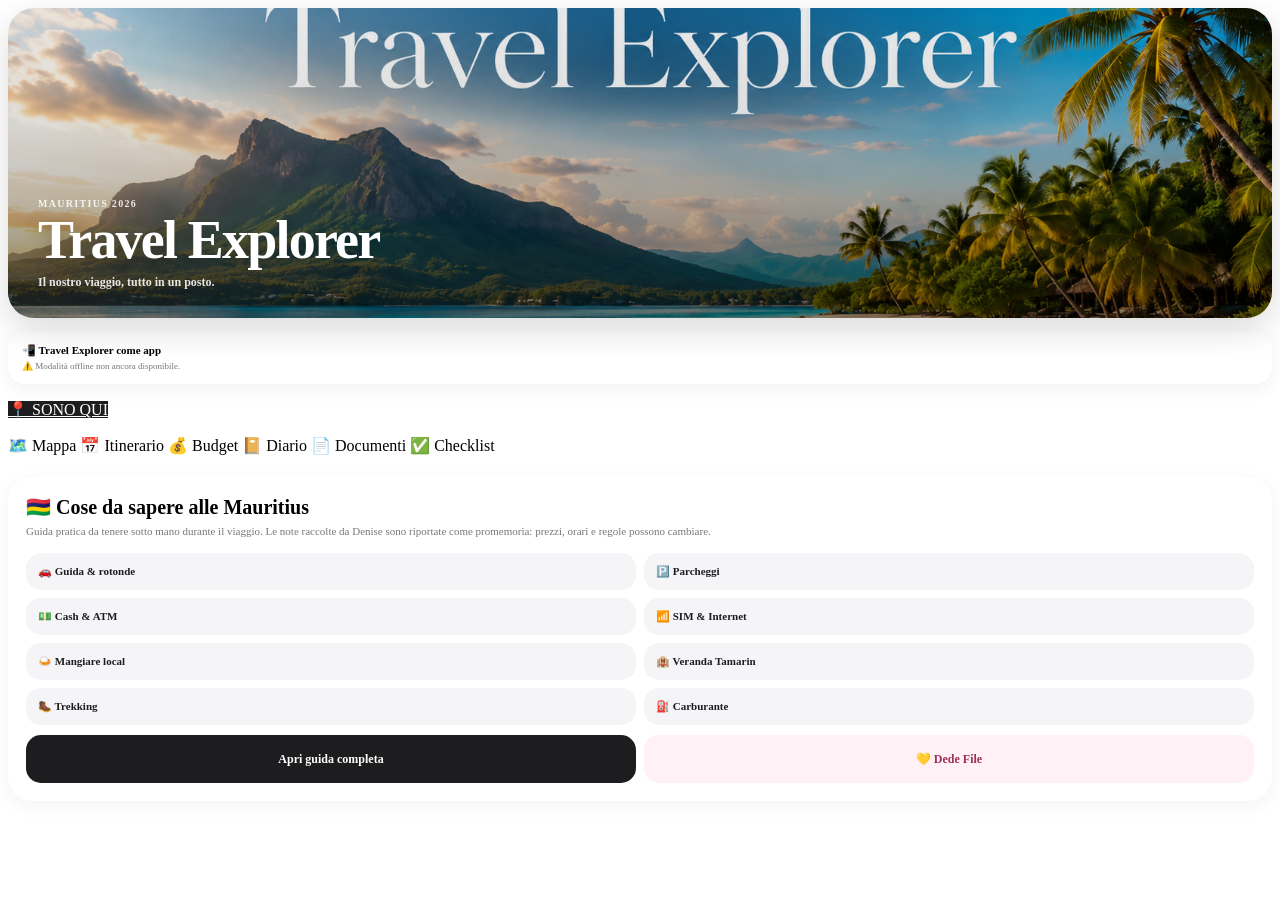
==== index.html @ da5f197c "Add files via upload Upload Travel Explorer PWA" ====
<!DOCTYPE html>
<html lang="it">
<head>
    <meta charset="UTF-8">
    <meta name="viewport" content="width=device-width, initial-scale=1.0, viewport-fit=cover">
    <title>Travel Explorer</title>

    <meta name="theme-color" content="#0c6ea8">
    <meta name="apple-mobile-web-app-capable" content="yes">
    <meta name="apple-mobile-web-app-status-bar-style" content="black-translucent">
    <meta name="apple-mobile-web-app-title" content="Travel Explorer">

    <link rel="manifest" href="manifest.json">
    <link rel="apple-touch-icon" href="icons/apple-touch-icon.png">
    <link rel="icon" type="image/png" sizes="64x64" href="icons/favicon-64.png">
    <link rel="stylesheet" href="style.css">

    <style>
        .quick-here {
            grid-column: 1 / -1;
            min-height: 92px;
            background: #1d1d1f;
            color: white;
        }

        .quick-here span {
            color: white;
        }

        .quick-here small {
            display: block;
            margin-top: 5px;
            color: rgba(255,255,255,.65);
            font-size: 11px;
            font-weight: 500;
        }

        .module-card {
            text-decoration: none;
            color: inherit;
        }

        .home-guide {
            margin-top: 22px;
            padding: 18px;
            border-radius: 24px;
            background: white;
            box-shadow: 0 5px 20px rgba(0,0,0,.05);
        }

        .home-guide h3 {
            margin: 0 0 5px;
            font-size: 20px;
        }

        .home-guide > p {
            margin: 0 0 13px;
            color: #77777c;
            font-size: 11px;
            line-height: 1.45;
        }

        .guide-grid {
            display: grid;
            grid-template-columns: 1fr 1fr;
            gap: 8px;
        }

        .guide-chip {
            display: block;
            padding: 12px;
            border-radius: 15px;
            background: #f5f5f7;
            color: #1d1d1f;
            text-decoration: none;
            font-size: 11px;
            font-weight: 750;
        }

        .guide-footer {
            display: grid;
            grid-template-columns: 1fr 1fr;
            gap: 8px;
            margin-top: 10px;
        }

        .guide-button {
            display: flex;
            align-items: center;
            justify-content: center;
            min-height: 48px;
            border-radius: 15px;
            text-decoration: none;
            font-size: 12px;
            font-weight: 800;
        }

        .guide-button.primary {
            background: #1d1d1f;
            color: white;
        }

        .guide-button.dede {
            background: #fff1f5;
            color: #9d3157;
        }
    
        .home-hero {
            position: relative;
            width: 100%;
            min-height: 245px;
            margin-bottom: 18px;
            border-radius: 26px;
            overflow: hidden;
            background-image: url("assets/mauritius-hero.png");
            background-size: cover;
            background-position: center 54%;
            box-shadow: 0 12px 34px rgba(0,0,0,.14);
        }

        .home-hero-overlay {
            position: absolute;
            inset: 0;
            background:
                linear-gradient(
                    180deg,
                    rgba(0,0,0,.08) 0%,
                    rgba(0,0,0,.12) 38%,
                    rgba(0,0,0,.48) 100%
                );
        }

        .home-hero-content {
            position: absolute;
            left: 22px;
            right: 22px;
            bottom: 22px;
            z-index: 2;
            color: white;
        }

        .home-hero-kicker {
            margin-bottom: 5px;
            font-size: 10px;
            font-weight: 800;
            letter-spacing: 1.3px;
            opacity: .86;
        }

        .home-hero h1 {
            margin: 0;
            color: white;
            font-size: clamp(34px, 9vw, 54px);
            line-height: .98;
            letter-spacing: -1.8px;
            text-shadow: 0 2px 16px rgba(0,0,0,.28);
        }

        .home-hero p {
            margin: 8px 0 0;
            color: rgba(255,255,255,.88);
            font-size: 12px;
            font-weight: 600;
        }

        @media (min-width: 650px) {
            .home-hero {
                min-height: 310px;
            }

            .home-hero-content {
                left: 30px;
                bottom: 28px;
            }
        }

    
        .pwa-install-card {
            display: flex;
            align-items: center;
            justify-content: space-between;
            gap: 12px;
            margin: -4px 0 16px;
            padding: 12px 14px;
            border-radius: 17px;
            background: rgba(255,255,255,.95);
            box-shadow: 0 5px 18px rgba(0,0,0,.06);
        }

        .pwa-install-copy {
            min-width: 0;
        }

        .pwa-install-copy strong {
            display: block;
            margin-bottom: 3px;
            font-size: 11px;
        }

        #pwa-install-status {
            display: block;
            color: #77777c;
            font-size: 9px;
            line-height: 1.35;
        }

        .pwa-install-button {
            flex: 0 0 auto;
            min-height: 38px;
            padding: 0 11px;
            border: 0;
            border-radius: 12px;
            background: #1d1d1f;
            color: white;
            font-size: 10px;
            font-weight: 800;
            cursor: pointer;
        }

        .pwa-install-button[hidden] {
            display: none;
        }

        @media (display-mode: standalone) {
            .pwa-install-card {
                display: none;
            }
        }

    </style>
</head>

<body>

<div class="app">

    <section class="home-hero">
        <div class="home-hero-overlay"></div>

        <div class="home-hero-content">
            <div class="home-hero-kicker">MAURITIUS 2026</div>
            <h1>Travel Explorer</h1>
            <p>Il nostro viaggio, tutto in un posto.</p>
        </div>
    </section>

    <section class="pwa-install-card">
        <div class="pwa-install-copy">
            <strong>📲 Travel Explorer come app</strong>
            <span id="pwa-install-status">Preparazione installazione…</span>
        </div>

        <button
            id="install-app-button"
            class="pwa-install-button"
            type="button"
            hidden
        >
            Installa
        </button>
    </section>

    <div class="menu">

        <a href="here.html" class="card quick-here">
            📍
            <span>SONO QUI</span>
            <small>Cosa vale la pena fare intorno a me?</small>
        </a>

        <a href="map.html" class="card module-card">
            🗺️
            <span>Mappa</span>
        </a>

        <a href="itinerary.html" class="card module-card">
            📅
            <span>Itinerario</span>
        </a>

        <a href="budget.html" class="card module-card">
            💰
            <span>Budget</span>
        </a>

        <a href="diary.html" class="card module-card">
            📔
            <span>Diario</span>
        </a>

        <a href="documents.html" class="card module-card">
            📄
            <span>Documenti</span>
        </a>

        <a href="checklist.html" class="card module-card">
            ✅
            <span>Checklist</span>
        </a>

    </div>

    <section class="home-guide">
        <h3>🇲🇺 Cose da sapere alle Mauritius</h3>
        <p>
            Guida pratica da tenere sotto mano durante il viaggio.
            Le note raccolte da Denise sono riportate come promemoria: prezzi, orari e regole possono cambiare.
        </p>

        <div class="guide-grid">
            <a href="mauritius-info.html#guida" class="guide-chip">🚗 Guida & rotonde</a>
            <a href="mauritius-info.html#parcheggi" class="guide-chip">🅿️ Parcheggi</a>
            <a href="mauritius-info.html#cash" class="guide-chip">💵 Cash & ATM</a>
            <a href="mauritius-info.html#sim" class="guide-chip">📶 SIM & Internet</a>
            <a href="mauritius-info.html#food" class="guide-chip">🍛 Mangiare local</a>
            <a href="mauritius-info.html#hotel" class="guide-chip">🏨 Veranda Tamarin</a>
            <a href="mauritius-info.html#trekking" class="guide-chip">🥾 Trekking</a>
            <a href="mauritius-info.html#carburante" class="guide-chip">⛽ Carburante</a>
        </div>

        <div class="guide-footer">
            <a href="mauritius-info.html" class="guide-button primary">
                Apri guida completa
            </a>

            <a href="dede.html" class="guide-button dede">
                💛 Dede File
            </a>
        </div>
    </section>

</div>

    <script src="pwa-register.js"></script>
</body>
</html>
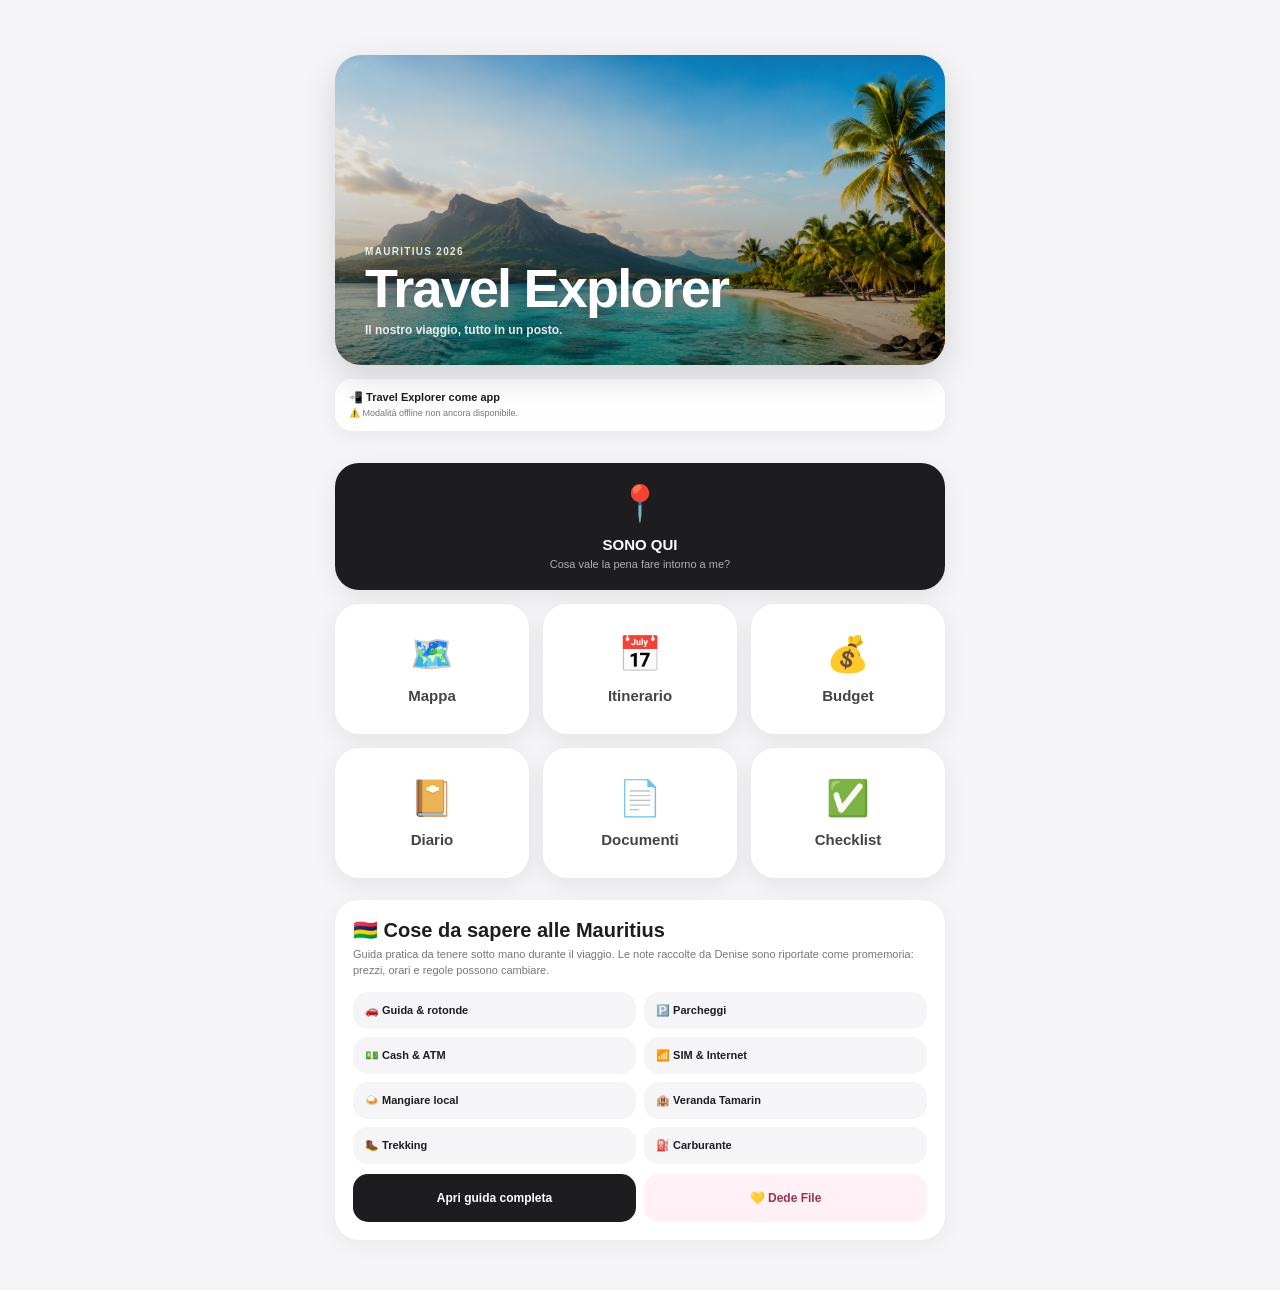
==== commit 943c4488: "Add files via upload" ====
--- a/index.html
+++ b/index.html
@@ -1,336 +1,336 @@
-<!DOCTYPE html>
-<html lang="it">
-<head>
-    <meta charset="UTF-8">
-    <meta name="viewport" content="width=device-width, initial-scale=1.0, viewport-fit=cover">
-    <title>Travel Explorer</title>
-
-    <meta name="theme-color" content="#0c6ea8">
-    <meta name="apple-mobile-web-app-capable" content="yes">
-    <meta name="apple-mobile-web-app-status-bar-style" content="black-translucent">
-    <meta name="apple-mobile-web-app-title" content="Travel Explorer">
-
-    <link rel="manifest" href="manifest.json">
-    <link rel="apple-touch-icon" href="icons/apple-touch-icon.png">
-    <link rel="icon" type="image/png" sizes="64x64" href="icons/favicon-64.png">
-    <link rel="stylesheet" href="style.css">
-
-    <style>
-        .quick-here {
-            grid-column: 1 / -1;
-            min-height: 92px;
-            background: #1d1d1f;
-            color: white;
-        }
-
-        .quick-here span {
-            color: white;
-        }
-
-        .quick-here small {
-            display: block;
-            margin-top: 5px;
-            color: rgba(255,255,255,.65);
-            font-size: 11px;
-            font-weight: 500;
-        }
-
-        .module-card {
-            text-decoration: none;
-            color: inherit;
-        }
-
-        .home-guide {
-            margin-top: 22px;
-            padding: 18px;
-            border-radius: 24px;
-            background: white;
-            box-shadow: 0 5px 20px rgba(0,0,0,.05);
-        }
-
-        .home-guide h3 {
-            margin: 0 0 5px;
-            font-size: 20px;
-        }
-
-        .home-guide > p {
-            margin: 0 0 13px;
-            color: #77777c;
-            font-size: 11px;
-            line-height: 1.45;
-        }
-
-        .guide-grid {
-            display: grid;
-            grid-template-columns: 1fr 1fr;
-            gap: 8px;
-        }
-
-        .guide-chip {
-            display: block;
-            padding: 12px;
-            border-radius: 15px;
-            background: #f5f5f7;
-            color: #1d1d1f;
-            text-decoration: none;
-            font-size: 11px;
-            font-weight: 750;
-        }
-
-        .guide-footer {
-            display: grid;
-            grid-template-columns: 1fr 1fr;
-            gap: 8px;
-            margin-top: 10px;
-        }
-
-        .guide-button {
-            display: flex;
-            align-items: center;
-            justify-content: center;
-            min-height: 48px;
-            border-radius: 15px;
-            text-decoration: none;
-            font-size: 12px;
-            font-weight: 800;
-        }
-
-        .guide-button.primary {
-            background: #1d1d1f;
-            color: white;
-        }
-
-        .guide-button.dede {
-            background: #fff1f5;
-            color: #9d3157;
-        }
-    
-        .home-hero {
-            position: relative;
-            width: 100%;
-            min-height: 245px;
-            margin-bottom: 18px;
-            border-radius: 26px;
-            overflow: hidden;
-            background-image: url("assets/mauritius-hero.png");
-            background-size: cover;
-            background-position: center 54%;
-            box-shadow: 0 12px 34px rgba(0,0,0,.14);
-        }
-
-        .home-hero-overlay {
-            position: absolute;
-            inset: 0;
-            background:
-                linear-gradient(
-                    180deg,
-                    rgba(0,0,0,.08) 0%,
-                    rgba(0,0,0,.12) 38%,
-                    rgba(0,0,0,.48) 100%
-                );
-        }
-
-        .home-hero-content {
-            position: absolute;
-            left: 22px;
-            right: 22px;
-            bottom: 22px;
-            z-index: 2;
-            color: white;
-        }
-
-        .home-hero-kicker {
-            margin-bottom: 5px;
-            font-size: 10px;
-            font-weight: 800;
-            letter-spacing: 1.3px;
-            opacity: .86;
-        }
-
-        .home-hero h1 {
-            margin: 0;
-            color: white;
-            font-size: clamp(34px, 9vw, 54px);
-            line-height: .98;
-            letter-spacing: -1.8px;
-            text-shadow: 0 2px 16px rgba(0,0,0,.28);
-        }
-
-        .home-hero p {
-            margin: 8px 0 0;
-            color: rgba(255,255,255,.88);
-            font-size: 12px;
-            font-weight: 600;
-        }
-
-        @media (min-width: 650px) {
-            .home-hero {
-                min-height: 310px;
-            }
-
-            .home-hero-content {
-                left: 30px;
-                bottom: 28px;
-            }
-        }
-
-    
-        .pwa-install-card {
-            display: flex;
-            align-items: center;
-            justify-content: space-between;
-            gap: 12px;
-            margin: -4px 0 16px;
-            padding: 12px 14px;
-            border-radius: 17px;
-            background: rgba(255,255,255,.95);
-            box-shadow: 0 5px 18px rgba(0,0,0,.06);
-        }
-
-        .pwa-install-copy {
-            min-width: 0;
-        }
-
-        .pwa-install-copy strong {
-            display: block;
-            margin-bottom: 3px;
-            font-size: 11px;
-        }
-
-        #pwa-install-status {
-            display: block;
-            color: #77777c;
-            font-size: 9px;
-            line-height: 1.35;
-        }
-
-        .pwa-install-button {
-            flex: 0 0 auto;
-            min-height: 38px;
-            padding: 0 11px;
-            border: 0;
-            border-radius: 12px;
-            background: #1d1d1f;
-            color: white;
-            font-size: 10px;
-            font-weight: 800;
-            cursor: pointer;
-        }
-
-        .pwa-install-button[hidden] {
-            display: none;
-        }
-
-        @media (display-mode: standalone) {
-            .pwa-install-card {
-                display: none;
-            }
-        }
-
-    </style>
-</head>
-
-<body>
-
-<div class="app">
-
-    <section class="home-hero">
-        <div class="home-hero-overlay"></div>
-
-        <div class="home-hero-content">
-            <div class="home-hero-kicker">MAURITIUS 2026</div>
-            <h1>Travel Explorer</h1>
-            <p>Il nostro viaggio, tutto in un posto.</p>
-        </div>
-    </section>
-
-    <section class="pwa-install-card">
-        <div class="pwa-install-copy">
-            <strong>📲 Travel Explorer come app</strong>
-            <span id="pwa-install-status">Preparazione installazione…</span>
-        </div>
-
-        <button
-            id="install-app-button"
-            class="pwa-install-button"
-            type="button"
-            hidden
-        >
-            Installa
-        </button>
-    </section>
-
-    <div class="menu">
-
-        <a href="here.html" class="card quick-here">
-            📍
-            <span>SONO QUI</span>
-            <small>Cosa vale la pena fare intorno a me?</small>
-        </a>
-
-        <a href="map.html" class="card module-card">
-            🗺️
-            <span>Mappa</span>
-        </a>
-
-        <a href="itinerary.html" class="card module-card">
-            📅
-            <span>Itinerario</span>
-        </a>
-
-        <a href="budget.html" class="card module-card">
-            💰
-            <span>Budget</span>
-        </a>
-
-        <a href="diary.html" class="card module-card">
-            📔
-            <span>Diario</span>
-        </a>
-
-        <a href="documents.html" class="card module-card">
-            📄
-            <span>Documenti</span>
-        </a>
-
-        <a href="checklist.html" class="card module-card">
-            ✅
-            <span>Checklist</span>
-        </a>
-
-    </div>
-
-    <section class="home-guide">
-        <h3>🇲🇺 Cose da sapere alle Mauritius</h3>
-        <p>
-            Guida pratica da tenere sotto mano durante il viaggio.
-            Le note raccolte da Denise sono riportate come promemoria: prezzi, orari e regole possono cambiare.
-        </p>
-
-        <div class="guide-grid">
-            <a href="mauritius-info.html#guida" class="guide-chip">🚗 Guida & rotonde</a>
-            <a href="mauritius-info.html#parcheggi" class="guide-chip">🅿️ Parcheggi</a>
-            <a href="mauritius-info.html#cash" class="guide-chip">💵 Cash & ATM</a>
-            <a href="mauritius-info.html#sim" class="guide-chip">📶 SIM & Internet</a>
-            <a href="mauritius-info.html#food" class="guide-chip">🍛 Mangiare local</a>
-            <a href="mauritius-info.html#hotel" class="guide-chip">🏨 Veranda Tamarin</a>
-            <a href="mauritius-info.html#trekking" class="guide-chip">🥾 Trekking</a>
-            <a href="mauritius-info.html#carburante" class="guide-chip">⛽ Carburante</a>
-        </div>
-
-        <div class="guide-footer">
-            <a href="mauritius-info.html" class="guide-button primary">
-                Apri guida completa
-            </a>
-
-            <a href="dede.html" class="guide-button dede">
-                💛 Dede File
-            </a>
-        </div>
-    </section>
-
-</div>
-
-    <script src="pwa-register.js"></script>
-</body>
-</html>
+<!DOCTYPE html>
+<html lang="it">
+<head>
+    <meta charset="UTF-8">
+    <meta name="viewport" content="width=device-width, initial-scale=1.0, viewport-fit=cover">
+    <title>Travel Explorer</title>
+
+    <meta name="theme-color" content="#0c6ea8">
+    <meta name="apple-mobile-web-app-capable" content="yes">
+    <meta name="apple-mobile-web-app-status-bar-style" content="black-translucent">
+    <meta name="apple-mobile-web-app-title" content="Travel Explorer">
+
+    <link rel="manifest" href="manifest.json">
+    <link rel="apple-touch-icon" href="icons/apple-touch-icon.png">
+    <link rel="icon" type="image/png" sizes="64x64" href="icons/favicon-64.png">
+    <link rel="stylesheet" href="style.css">
+
+    <style>
+        .quick-here {
+            grid-column: 1 / -1;
+            min-height: 92px;
+            background: #1d1d1f;
+            color: white;
+        }
+
+        .quick-here span {
+            color: white;
+        }
+
+        .quick-here small {
+            display: block;
+            margin-top: 5px;
+            color: rgba(255,255,255,.65);
+            font-size: 11px;
+            font-weight: 500;
+        }
+
+        .module-card {
+            text-decoration: none;
+            color: inherit;
+        }
+
+        .home-guide {
+            margin-top: 22px;
+            padding: 18px;
+            border-radius: 24px;
+            background: white;
+            box-shadow: 0 5px 20px rgba(0,0,0,.05);
+        }
+
+        .home-guide h3 {
+            margin: 0 0 5px;
+            font-size: 20px;
+        }
+
+        .home-guide > p {
+            margin: 0 0 13px;
+            color: #77777c;
+            font-size: 11px;
+            line-height: 1.45;
+        }
+
+        .guide-grid {
+            display: grid;
+            grid-template-columns: 1fr 1fr;
+            gap: 8px;
+        }
+
+        .guide-chip {
+            display: block;
+            padding: 12px;
+            border-radius: 15px;
+            background: #f5f5f7;
+            color: #1d1d1f;
+            text-decoration: none;
+            font-size: 11px;
+            font-weight: 750;
+        }
+
+        .guide-footer {
+            display: grid;
+            grid-template-columns: 1fr 1fr;
+            gap: 8px;
+            margin-top: 10px;
+        }
+
+        .guide-button {
+            display: flex;
+            align-items: center;
+            justify-content: center;
+            min-height: 48px;
+            border-radius: 15px;
+            text-decoration: none;
+            font-size: 12px;
+            font-weight: 800;
+        }
+
+        .guide-button.primary {
+            background: #1d1d1f;
+            color: white;
+        }
+
+        .guide-button.dede {
+            background: #fff1f5;
+            color: #9d3157;
+        }
+    
+        .home-hero {
+            position: relative;
+            width: 100%;
+            min-height: 245px;
+            margin-bottom: 18px;
+            border-radius: 26px;
+            overflow: hidden;
+            background-image: url("assets/mauritius-hero.png");
+            background-size: cover;
+            background-position: center 54%;
+            box-shadow: 0 12px 34px rgba(0,0,0,.14);
+        }
+
+        .home-hero-overlay {
+            position: absolute;
+            inset: 0;
+            background:
+                linear-gradient(
+                    180deg,
+                    rgba(0,0,0,.08) 0%,
+                    rgba(0,0,0,.12) 38%,
+                    rgba(0,0,0,.48) 100%
+                );
+        }
+
+        .home-hero-content {
+            position: absolute;
+            left: 22px;
+            right: 22px;
+            bottom: 22px;
+            z-index: 2;
+            color: white;
+        }
+
+        .home-hero-kicker {
+            margin-bottom: 5px;
+            font-size: 10px;
+            font-weight: 800;
+            letter-spacing: 1.3px;
+            opacity: .86;
+        }
+
+        .home-hero h1 {
+            margin: 0;
+            color: white;
+            font-size: clamp(34px, 9vw, 54px);
+            line-height: .98;
+            letter-spacing: -1.8px;
+            text-shadow: 0 2px 16px rgba(0,0,0,.28);
+        }
+
+        .home-hero p {
+            margin: 8px 0 0;
+            color: rgba(255,255,255,.88);
+            font-size: 12px;
+            font-weight: 600;
+        }
+
+        @media (min-width: 650px) {
+            .home-hero {
+                min-height: 310px;
+            }
+
+            .home-hero-content {
+                left: 30px;
+                bottom: 28px;
+            }
+        }
+
+    
+        .pwa-install-card {
+            display: flex;
+            align-items: center;
+            justify-content: space-between;
+            gap: 12px;
+            margin: -4px 0 16px;
+            padding: 12px 14px;
+            border-radius: 17px;
+            background: rgba(255,255,255,.95);
+            box-shadow: 0 5px 18px rgba(0,0,0,.06);
+        }
+
+        .pwa-install-copy {
+            min-width: 0;
+        }
+
+        .pwa-install-copy strong {
+            display: block;
+            margin-bottom: 3px;
+            font-size: 11px;
+        }
+
+        #pwa-install-status {
+            display: block;
+            color: #77777c;
+            font-size: 9px;
+            line-height: 1.35;
+        }
+
+        .pwa-install-button {
+            flex: 0 0 auto;
+            min-height: 38px;
+            padding: 0 11px;
+            border: 0;
+            border-radius: 12px;
+            background: #1d1d1f;
+            color: white;
+            font-size: 10px;
+            font-weight: 800;
+            cursor: pointer;
+        }
+
+        .pwa-install-button[hidden] {
+            display: none;
+        }
+
+        @media (display-mode: standalone) {
+            .pwa-install-card {
+                display: none;
+            }
+        }
+
+    </style>
+</head>
+
+<body>
+
+<div class="app">
+
+    <section class="home-hero">
+        <div class="home-hero-overlay"></div>
+
+        <div class="home-hero-content">
+            <div class="home-hero-kicker">MAURITIUS 2026</div>
+            <h1>Travel Explorer</h1>
+            <p>Il nostro viaggio, tutto in un posto.</p>
+        </div>
+    </section>
+
+    <section class="pwa-install-card">
+        <div class="pwa-install-copy">
+            <strong>📲 Travel Explorer come app</strong>
+            <span id="pwa-install-status">Preparazione installazione…</span>
+        </div>
+
+        <button
+            id="install-app-button"
+            class="pwa-install-button"
+            type="button"
+            hidden
+        >
+            Installa
+        </button>
+    </section>
+
+    <div class="menu">
+
+        <a href="here.html" class="card quick-here">
+            📍
+            <span>SONO QUI</span>
+            <small>Cosa vale la pena fare intorno a me?</small>
+        </a>
+
+        <a href="map.html" class="card module-card">
+            🗺️
+            <span>Mappa</span>
+        </a>
+
+        <a href="itinerary.html" class="card module-card">
+            📅
+            <span>Itinerario</span>
+        </a>
+
+        <a href="budget.html" class="card module-card">
+            💰
+            <span>Budget</span>
+        </a>
+
+        <a href="diary.html" class="card module-card">
+            📔
+            <span>Diario</span>
+        </a>
+
+        <a href="documents.html" class="card module-card">
+            📄
+            <span>Documenti</span>
+        </a>
+
+        <a href="checklist.html" class="card module-card">
+            ✅
+            <span>Checklist</span>
+        </a>
+
+    </div>
+
+    <section class="home-guide">
+        <h3>🇲🇺 Cose da sapere alle Mauritius</h3>
+        <p>
+            Guida pratica da tenere sotto mano durante il viaggio.
+            Le note raccolte da Denise sono riportate come promemoria: prezzi, orari e regole possono cambiare.
+        </p>
+
+        <div class="guide-grid">
+            <a href="mauritius-info.html#guida" class="guide-chip">🚗 Guida & rotonde</a>
+            <a href="mauritius-info.html#parcheggi" class="guide-chip">🅿️ Parcheggi</a>
+            <a href="mauritius-info.html#cash" class="guide-chip">💵 Cash & ATM</a>
+            <a href="mauritius-info.html#sim" class="guide-chip">📶 SIM & Internet</a>
+            <a href="mauritius-info.html#food" class="guide-chip">🍛 Mangiare local</a>
+            <a href="mauritius-info.html#hotel" class="guide-chip">🏨 Veranda Tamarin</a>
+            <a href="mauritius-info.html#trekking" class="guide-chip">🥾 Trekking</a>
+            <a href="mauritius-info.html#carburante" class="guide-chip">⛽ Carburante</a>
+        </div>
+
+        <div class="guide-footer">
+            <a href="mauritius-info.html" class="guide-button primary">
+                Apri guida completa
+            </a>
+
+            <a href="dede.html" class="guide-button dede">
+                💛 Dede File
+            </a>
+        </div>
+    </section>
+
+</div>
+
+    <script src="pwa-register.js"></script>
+</body>
+</html>
--- a/style.css
+++ b/style.css
@@ -0,0 +1,1258 @@
+/* =========================================================
+   TRAVEL EXPLORER
+   STYLE PRINCIPALE
+========================================================= */
+
+
+/* =========================================================
+   RESET
+========================================================= */
+
+* {
+    box-sizing: border-box;
+}
+
+html {
+    margin: 0;
+    padding: 0;
+}
+
+body {
+    margin: 0;
+
+    font-family:
+        -apple-system,
+        BlinkMacSystemFont,
+        "Segoe UI",
+        Roboto,
+        Helvetica,
+        Arial,
+        sans-serif;
+
+    background: #f5f5f7;
+    color: #1d1d1f;
+}
+
+button,
+input,
+select,
+textarea {
+    font-family: inherit;
+}
+
+
+/* =========================================================
+   HOME
+========================================================= */
+
+.app {
+
+    width: 100%;
+    max-width: 460px;
+
+    margin: 0 auto;
+
+    padding:
+        max(35px, env(safe-area-inset-top))
+        20px
+        50px;
+
+}
+
+
+.app h1 {
+
+    margin: 0 0 5px;
+
+    font-size: 34px;
+    line-height: 1.1;
+
+    letter-spacing: -1px;
+
+}
+
+
+.app h2 {
+
+    margin: 7px 0 0;
+
+    font-size: 19px;
+    font-weight: 500;
+
+    color: #8e8e93;
+
+}
+
+
+.menu {
+
+    display: grid;
+
+    grid-template-columns:
+        repeat(2, minmax(0, 1fr));
+
+    gap: 14px;
+
+    margin-top: 32px;
+
+}
+
+
+.card {
+
+    min-height: 130px;
+
+    display: flex;
+    flex-direction: column;
+
+    align-items: center;
+    justify-content: center;
+
+    padding: 20px 14px;
+
+    background: #ffffff;
+
+    border-radius: 24px;
+
+    box-shadow:
+        0 7px 25px
+        rgba(0, 0, 0, 0.07);
+
+    text-decoration: none;
+    color: #1d1d1f;
+
+    text-align: center;
+
+    font-size: 35px;
+
+    cursor: pointer;
+
+    transition:
+        transform 0.18s ease,
+        box-shadow 0.18s ease;
+
+}
+
+
+.card:hover {
+
+    transform: translateY(-3px);
+
+    box-shadow:
+        0 10px 30px
+        rgba(0, 0, 0, 0.10);
+
+}
+
+
+.card span {
+
+    display: block;
+
+    margin-top: 12px;
+
+    color: #444;
+
+    font-size: 15px;
+    font-weight: 650;
+
+}
+
+
+/* =========================================================
+   MAPPA
+========================================================= */
+
+.map-page {
+
+    margin: 0;
+
+    width: 100vw;
+    height: 100vh;
+
+    overflow: hidden;
+
+    background: #eef0f2;
+
+}
+
+
+/* MAPPA LEAFLET */
+
+#map {
+
+    position: absolute;
+
+    top: 0;
+    left: 0;
+
+    width: 100vw;
+    height: 100vh;
+
+    z-index: 1;
+
+}
+
+
+/* =========================================================
+   HEADER MAPPA
+========================================================= */
+
+.map-header {
+
+    position: absolute;
+
+    top: 0;
+    left: 0;
+    right: 0;
+
+    z-index: 1000;
+
+    min-height: 82px;
+
+    display: flex;
+    align-items: center;
+
+    gap: 14px;
+
+    padding:
+        max(10px, env(safe-area-inset-top))
+        16px
+        10px;
+
+    background:
+        rgba(255, 255, 255, 0.93);
+
+    backdrop-filter: blur(22px);
+    -webkit-backdrop-filter: blur(22px);
+
+    border-bottom:
+        1px solid rgba(0, 0, 0, 0.05);
+
+}
+
+
+.back-button {
+
+    flex: 0 0 auto;
+
+    width: 42px;
+    height: 42px;
+
+    display: flex;
+    align-items: center;
+    justify-content: center;
+
+    border-radius: 15px;
+
+    background: #f2f2f7;
+
+    color: #1d1d1f;
+
+    text-decoration: none;
+
+    font-size: 22px;
+
+}
+
+
+.map-header-title {
+
+    font-size: 20px;
+    font-weight: 750;
+
+}
+
+
+.map-header-subtitle {
+
+    margin-top: 2px;
+
+    color: #8e8e93;
+
+    font-size: 12px;
+
+}
+
+
+/* =========================================================
+   FILTRI MAPPA
+========================================================= */
+
+.map-filters {
+
+    position: absolute;
+
+    top: 95px;
+    left: 0;
+    right: 0;
+
+    z-index: 1000;
+
+    display: flex;
+
+    gap: 9px;
+
+    overflow-x: auto;
+
+    padding: 10px 14px 14px;
+
+    scrollbar-width: none;
+
+}
+
+
+.map-filters::-webkit-scrollbar {
+
+    display: none;
+
+}
+
+
+.filter-button {
+
+    flex: 0 0 auto;
+
+    width: auto;
+
+    min-height: 44px;
+
+    padding: 10px 15px;
+
+    border: 1px solid
+        rgba(0, 0, 0, 0.04);
+
+    border-radius: 22px;
+
+    background:
+        rgba(255, 255, 255, 0.96);
+
+    color: #1d1d1f;
+
+    font-size: 13px;
+    font-weight: 650;
+
+    box-shadow:
+        0 5px 17px
+        rgba(0, 0, 0, 0.10);
+
+    cursor: pointer;
+
+    white-space: nowrap;
+
+}
+
+
+.filter-button.active {
+
+    background: #1d1d1f;
+
+    color: #ffffff;
+
+    border-color: #1d1d1f;
+
+}
+
+
+/* =========================================================
+   POPUP MAPPA
+========================================================= */
+
+.travel-popup {
+
+    min-width: 210px;
+    max-width: 270px;
+
+}
+
+
+.travel-popup-category {
+
+    margin-bottom: 5px;
+
+    color: #8e8e93;
+
+    font-size: 11px;
+
+    text-transform: capitalize;
+
+}
+
+
+.travel-popup-title {
+
+    margin-bottom: 8px;
+
+    font-size: 17px;
+    font-weight: 750;
+
+}
+
+
+.popup-quick-info {
+
+    margin-bottom: 9px;
+
+    color: #444;
+
+    font-size: 12px;
+    font-weight: 650;
+
+}
+
+
+.travel-popup-description {
+
+    margin-bottom: 14px;
+
+    color: #5f5f63;
+
+    font-size: 13px;
+    line-height: 1.45;
+
+}
+
+
+.travel-popup-button {
+
+    display: block;
+
+    padding: 11px 13px;
+
+    border-radius: 13px;
+
+    background: #1d1d1f;
+
+    color: #ffffff !important;
+
+    text-decoration: none;
+
+    text-align: center;
+
+    font-size: 13px;
+    font-weight: 650;
+
+}
+
+
+/* =========================================================
+   SCHEDA DETTAGLIO
+========================================================= */
+
+.detail-body {
+
+    margin: 0;
+
+    background: #f5f5f7;
+
+    color: #1d1d1f;
+
+}
+
+
+.place-page {
+
+    width: 100%;
+    max-width: 580px;
+
+    margin: 0 auto;
+
+    padding:
+        max(20px, env(safe-area-inset-top))
+        18px
+        70px;
+
+}
+
+
+/* HEADER SCHEDA */
+
+.detail-header,
+.place-header {
+
+    display: flex;
+    align-items: center;
+
+    gap: 14px;
+
+    margin-bottom: 18px;
+
+}
+
+
+.detail-header-text {
+
+    flex: 1;
+
+    min-width: 0;
+
+}
+
+
+.detail-header h1,
+.place-header h1 {
+
+    margin: 3px 0 0;
+
+    font-size: 28px;
+    line-height: 1.1;
+
+    letter-spacing: -0.6px;
+
+}
+
+
+.place-small-title {
+
+    color: #8e8e93;
+
+    font-size: 12px;
+
+}
+
+
+/* =========================================================
+   TAG
+========================================================= */
+
+.place-tags {
+
+    display: flex;
+    flex-wrap: wrap;
+
+    gap: 7px;
+
+    margin-bottom: 18px;
+
+}
+
+
+.place-tag {
+
+    display: inline-block;
+
+    padding: 7px 11px;
+
+    border-radius: 14px;
+
+    background: #e9e9ee;
+
+    color: #555;
+
+    font-size: 11px;
+    font-weight: 600;
+
+    text-transform: capitalize;
+
+}
+
+
+/* =========================================================
+   DATI RAPIDI
+========================================================= */
+
+.quick-info-grid {
+
+    display: grid;
+
+    grid-template-columns:
+        repeat(2, minmax(0, 1fr));
+
+    gap: 10px;
+
+    margin-bottom: 18px;
+
+}
+
+
+.quick-info-box {
+
+    min-width: 0;
+
+    padding: 14px;
+
+    background: #ffffff;
+
+    border-radius: 19px;
+
+    box-shadow:
+        0 4px 16px
+        rgba(0, 0, 0, 0.055);
+
+}
+
+
+.quick-icon {
+
+    display: block;
+
+    margin-bottom: 7px;
+
+    font-size: 18px;
+
+}
+
+
+.quick-info-box strong {
+
+    display: block;
+
+    overflow-wrap: anywhere;
+
+    font-size: 14px;
+
+}
+
+
+.quick-info-box small {
+
+    display: block;
+
+    margin-top: 4px;
+
+    color: #8e8e93;
+
+    font-size: 10px;
+
+}
+
+
+/* =========================================================
+   CARD
+========================================================= */
+
+.info-card {
+
+    margin-bottom: 15px;
+
+    padding: 19px;
+
+    background: #ffffff;
+
+    border-radius: 22px;
+
+    box-shadow:
+        0 5px 20px
+        rgba(0, 0, 0, 0.055);
+
+}
+
+
+.info-card h2 {
+
+    margin: 0 0 14px;
+
+    font-size: 18px;
+
+}
+
+
+.info-card h3 {
+
+    margin:
+        0 0 10px;
+
+}
+
+
+.info-card p {
+
+    margin-top: 0;
+
+    color: #4c4c4f;
+
+    font-size: 14px;
+    line-height: 1.55;
+
+}
+
+
+/* =========================================================
+   PERCHÉ ANDARCI
+========================================================= */
+
+.highlight-box {
+
+    margin-top: 15px;
+
+    padding: 15px;
+
+    border-radius: 16px;
+
+    background: #f5f5f7;
+
+}
+
+
+.highlight-box strong {
+
+    font-size: 13px;
+
+}
+
+
+.highlight-box p {
+
+    margin:
+        6px 0 0;
+
+}
+
+
+/* =========================================================
+   INTERESSI
+========================================================= */
+
+.interest-row {
+
+    display: flex;
+
+    align-items: center;
+    justify-content: space-between;
+
+    gap: 12px;
+
+    padding: 10px 0;
+
+    border-bottom:
+        1px solid #eeeeee;
+
+}
+
+
+.interest-row:last-child {
+
+    border-bottom: none;
+
+}
+
+
+.interest-row span {
+
+    font-size: 13px;
+
+}
+
+
+.interest-row strong {
+
+    flex: 0 0 auto;
+
+    letter-spacing: 1px;
+
+    font-size: 13px;
+
+}
+
+
+/* =========================================================
+   GEOLOGIA
+========================================================= */
+
+.geology-card {
+
+    background: #fffaf3;
+
+}
+
+
+.geology-block {
+
+    margin-bottom: 14px;
+    padding-bottom: 14px;
+
+    border-bottom:
+        1px solid rgba(0, 0, 0, 0.07);
+
+}
+
+
+.geology-block:last-child {
+
+    margin-bottom: 0;
+
+}
+
+
+.geology-block strong {
+
+    display: block;
+
+    margin-bottom: 5px;
+
+    font-size: 13px;
+
+}
+
+
+.geology-block p {
+
+    margin-bottom: 0;
+
+}
+
+
+/* =========================================================
+   DETTAGLI
+========================================================= */
+
+.detail-list {
+
+    width: 100%;
+
+}
+
+
+.detail-row {
+
+    display: flex;
+
+    align-items: flex-start;
+    justify-content: space-between;
+
+    gap: 18px;
+
+    padding: 11px 0;
+
+    border-bottom:
+        1px solid #eeeeee;
+
+}
+
+
+.detail-row:last-child {
+
+    border-bottom: none;
+
+}
+
+
+.detail-row span {
+
+    color: #6e6e73;
+
+    font-size: 12px;
+
+}
+
+
+.detail-row strong {
+
+    max-width: 62%;
+
+    text-align: right;
+
+    font-size: 12px;
+    line-height: 1.4;
+
+}
+
+
+/* =========================================================
+   CHIP / FOOD
+========================================================= */
+
+.chip-list {
+
+    display: flex;
+    flex-wrap: wrap;
+
+    gap: 8px;
+
+}
+
+
+.food-chip {
+
+    display: inline-block;
+
+    padding: 8px 11px;
+
+    border-radius: 15px;
+
+    background: #f2f2f7;
+
+    font-size: 11px;
+    font-weight: 550;
+
+}
+
+
+/* =========================================================
+   ATTIVITÀ
+========================================================= */
+
+.activity-card {
+
+    margin-bottom: 11px;
+
+    padding: 15px;
+
+    border-radius: 17px;
+
+    background: #f5f5f7;
+
+}
+
+
+.activity-card:last-child {
+
+    margin-bottom: 0;
+
+}
+
+
+.activity-title {
+
+    margin-bottom: 9px;
+
+    font-size: 14px;
+    font-weight: 750;
+
+}
+
+
+.activity-meta {
+
+    display: flex;
+    flex-wrap: wrap;
+
+    gap: 6px;
+
+}
+
+
+.activity-meta span {
+
+    display: inline-block;
+
+    padding: 6px 8px;
+
+    border-radius: 10px;
+
+    background: #ffffff;
+
+    font-size: 10px;
+
+}
+
+
+.activity-note {
+
+    margin-top: 10px;
+
+    color: #6e6e73;
+
+    font-size: 11px;
+    line-height: 1.45;
+
+}
+
+
+/* =========================================================
+   RECENSIONI
+========================================================= */
+
+.review-score {
+
+    display: flex;
+    flex-direction: column;
+
+    gap: 5px;
+
+}
+
+
+.review-score strong {
+
+    font-size: 22px;
+
+}
+
+
+.review-score span,
+.review-score small {
+
+    color: #6e6e73;
+
+}
+
+
+.review-summary {
+
+    margin-top: 17px;
+
+    padding: 15px;
+
+    border-radius: 16px;
+
+    background: #f5f5f7;
+
+}
+
+
+.review-summary strong {
+
+    font-size: 13px;
+
+}
+
+
+.review-summary p {
+
+    margin:
+        7px 0 0;
+
+}
+
+
+/* =========================================================
+   SOTTOTITOLI
+========================================================= */
+
+.subsection-title {
+
+    margin-top: 18px;
+    margin-bottom: 9px;
+
+    font-size: 12px;
+    font-weight: 750;
+
+}
+
+
+/* =========================================================
+   LINK
+========================================================= */
+
+.place-link {
+
+    display: block;
+
+    margin-bottom: 8px;
+
+    padding: 12px 14px;
+
+    border-radius: 14px;
+
+    background: #f5f5f7;
+
+    color: #1d1d1f;
+
+    text-decoration: none;
+
+    font-size: 13px;
+    font-weight: 650;
+
+}
+
+
+.place-link:last-child {
+
+    margin-bottom: 0;
+
+}
+
+
+/* =========================================================
+   VICINANZE
+========================================================= */
+
+.nearby-card {
+
+    display: flex;
+    flex-direction: column;
+
+    gap: 3px;
+
+    margin-bottom: 8px;
+
+    padding: 13px;
+
+    border-radius: 15px;
+
+    background: #f5f5f7;
+
+    color: #1d1d1f;
+
+    text-decoration: none;
+
+}
+
+
+.nearby-card strong {
+
+    font-size: 13px;
+
+}
+
+
+.nearby-card span {
+
+    color: #8e8e93;
+
+    font-size: 11px;
+
+}
+
+
+/* =========================================================
+   AZIONI
+========================================================= */
+
+.place-actions {
+
+    display: flex;
+    flex-direction: column;
+
+    gap: 10px;
+
+    margin-top: 22px;
+
+}
+
+
+.primary-action,
+.secondary-action {
+
+    width: 100%;
+
+    min-height: 52px;
+
+    padding: 13px 15px;
+
+    border-radius: 18px;
+
+    font-size: 14px;
+    font-weight: 700;
+
+    cursor: pointer;
+
+}
+
+
+.primary-action {
+
+    border: none;
+
+    background: #1d1d1f;
+
+    color: #ffffff;
+
+}
+
+
+.secondary-action {
+
+    border:
+        1px solid #dedede;
+
+    background: #ffffff;
+
+    color: #1d1d1f;
+
+}
+
+
+/* =========================================================
+   TABLET / DESKTOP
+========================================================= */
+
+@media (min-width: 480px) {
+
+    .quick-info-grid {
+
+        grid-template-columns:
+            repeat(4, minmax(0, 1fr));
+
+    }
+
+}
+
+
+@media (min-width: 700px) {
+
+    .app {
+
+        max-width: 650px;
+
+        padding-top: 55px;
+
+    }
+
+
+    .menu {
+
+        grid-template-columns:
+            repeat(3, minmax(0, 1fr));
+
+    }
+
+}
+
+.nearby-card {
+    display: flex;
+    flex-direction: column;
+    gap: 3px;
+    padding: 13px;
+    margin-bottom: 8px;
+    border-radius: 15px;
+    background: #f5f5f7;
+    color: #1d1d1f;
+    text-decoration: none;
+}
+
+
+.nearby-card span {
+    color: #8e8e93;
+    font-size: 12px;
+}
+
+
+.place-actions {
+    display: flex;
+    flex-direction: column;
+    gap: 10px;
+    margin-top: 22px;
+}
+
+
+.primary-action,
+.secondary-action {
+    width: 100%;
+    min-height: 52px;
+    border: none;
+    border-radius: 18px;
+    font-size: 15px;
+    font-weight: 650;
+    cursor: pointer;
+}
+
+
+.primary-action {
+    background: #1d1d1f;
+    color: white;
+}
+
+
+.secondary-action {
+    background: white;
+    color: #1d1d1f;
+    border: 1px solid #dedede;
+}
+
+
+.popup-quick-info {
+    margin-bottom: 9px;
+    font-size: 12px;
+    font-weight: 600;
+}
+
+
+@media (min-width: 480px) {
+
+    .quick-info-grid {
+        grid-template-columns: repeat(4, 1fr);
+    }
+
+}
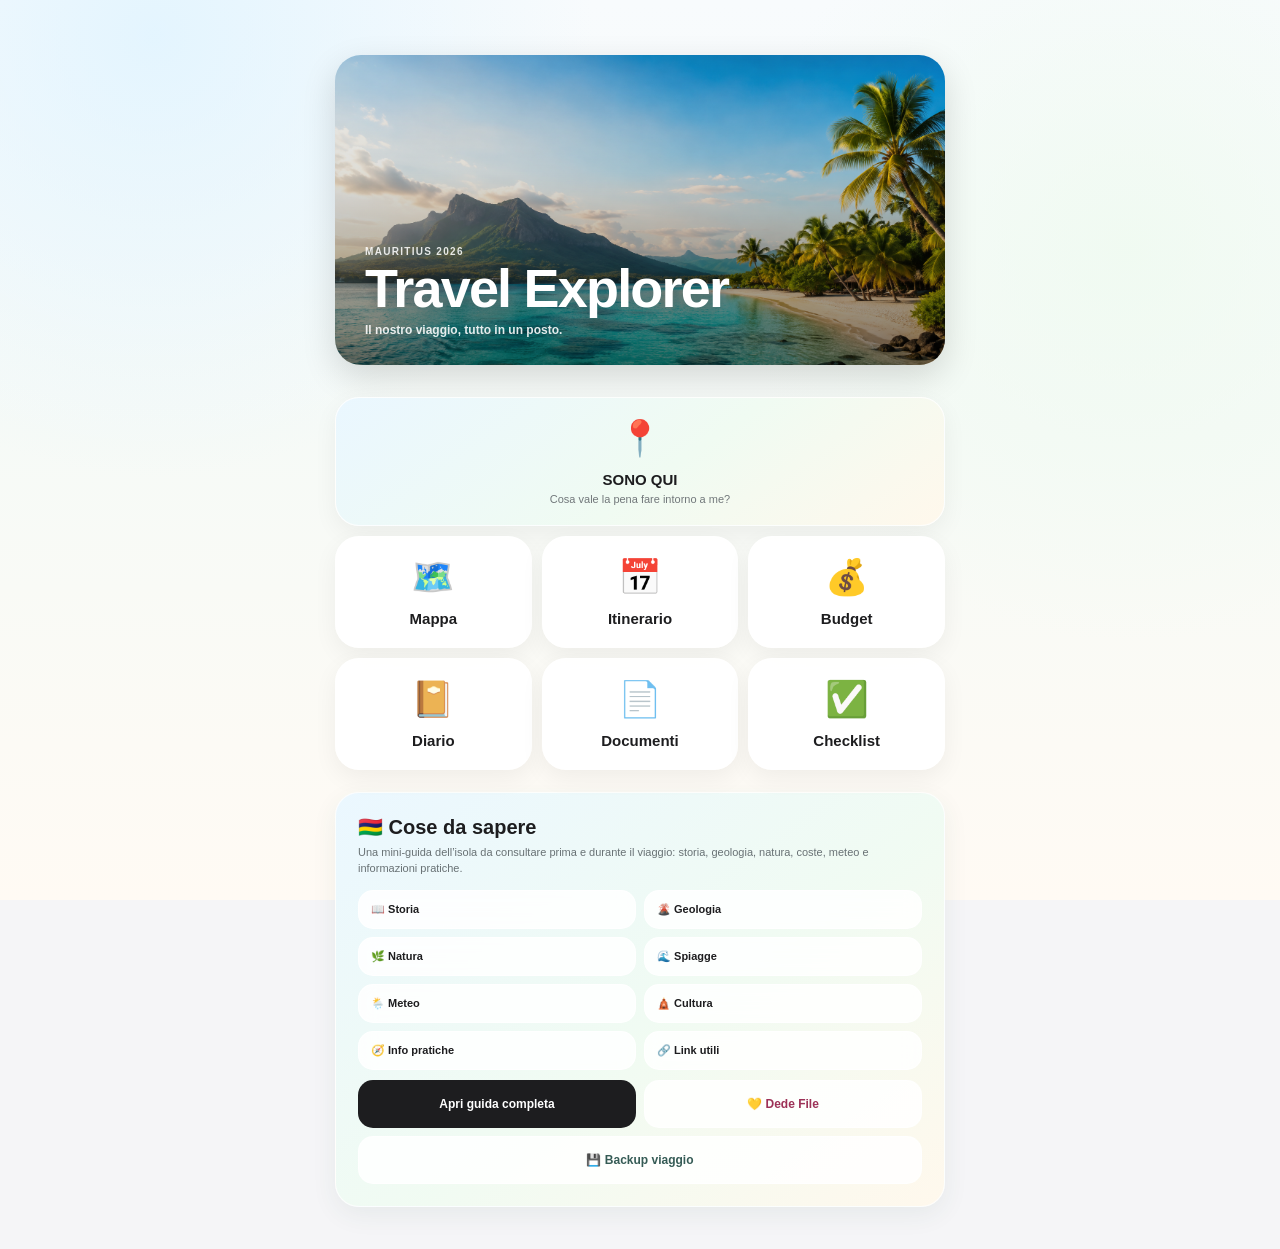
==== commit 4c650100: "Add files via upload V1" ====
--- a/index.html
+++ b/index.html
@@ -1,336 +1,367 @@
-<!DOCTYPE html>
-<html lang="it">
-<head>
-    <meta charset="UTF-8">
-    <meta name="viewport" content="width=device-width, initial-scale=1.0, viewport-fit=cover">
-    <title>Travel Explorer</title>
-
-    <meta name="theme-color" content="#0c6ea8">
-    <meta name="apple-mobile-web-app-capable" content="yes">
-    <meta name="apple-mobile-web-app-status-bar-style" content="black-translucent">
-    <meta name="apple-mobile-web-app-title" content="Travel Explorer">
-
-    <link rel="manifest" href="manifest.json">
-    <link rel="apple-touch-icon" href="icons/apple-touch-icon.png">
-    <link rel="icon" type="image/png" sizes="64x64" href="icons/favicon-64.png">
-    <link rel="stylesheet" href="style.css">
-
-    <style>
-        .quick-here {
-            grid-column: 1 / -1;
-            min-height: 92px;
-            background: #1d1d1f;
-            color: white;
-        }
-
-        .quick-here span {
-            color: white;
-        }
-
-        .quick-here small {
-            display: block;
-            margin-top: 5px;
-            color: rgba(255,255,255,.65);
-            font-size: 11px;
-            font-weight: 500;
-        }
-
-        .module-card {
-            text-decoration: none;
-            color: inherit;
-        }
-
-        .home-guide {
-            margin-top: 22px;
-            padding: 18px;
-            border-radius: 24px;
-            background: white;
-            box-shadow: 0 5px 20px rgba(0,0,0,.05);
-        }
-
-        .home-guide h3 {
-            margin: 0 0 5px;
-            font-size: 20px;
-        }
-
-        .home-guide > p {
-            margin: 0 0 13px;
-            color: #77777c;
-            font-size: 11px;
-            line-height: 1.45;
-        }
-
-        .guide-grid {
-            display: grid;
-            grid-template-columns: 1fr 1fr;
-            gap: 8px;
-        }
-
-        .guide-chip {
-            display: block;
-            padding: 12px;
-            border-radius: 15px;
-            background: #f5f5f7;
-            color: #1d1d1f;
-            text-decoration: none;
-            font-size: 11px;
-            font-weight: 750;
-        }
-
-        .guide-footer {
-            display: grid;
-            grid-template-columns: 1fr 1fr;
-            gap: 8px;
-            margin-top: 10px;
-        }
-
-        .guide-button {
-            display: flex;
-            align-items: center;
-            justify-content: center;
-            min-height: 48px;
-            border-radius: 15px;
-            text-decoration: none;
-            font-size: 12px;
-            font-weight: 800;
-        }
-
-        .guide-button.primary {
-            background: #1d1d1f;
-            color: white;
-        }
-
-        .guide-button.dede {
-            background: #fff1f5;
-            color: #9d3157;
-        }
-    
-        .home-hero {
-            position: relative;
-            width: 100%;
-            min-height: 245px;
-            margin-bottom: 18px;
-            border-radius: 26px;
-            overflow: hidden;
-            background-image: url("assets/mauritius-hero.png");
-            background-size: cover;
-            background-position: center 54%;
-            box-shadow: 0 12px 34px rgba(0,0,0,.14);
-        }
-
-        .home-hero-overlay {
-            position: absolute;
-            inset: 0;
-            background:
-                linear-gradient(
-                    180deg,
-                    rgba(0,0,0,.08) 0%,
-                    rgba(0,0,0,.12) 38%,
-                    rgba(0,0,0,.48) 100%
-                );
-        }
-
-        .home-hero-content {
-            position: absolute;
-            left: 22px;
-            right: 22px;
-            bottom: 22px;
-            z-index: 2;
-            color: white;
-        }
-
-        .home-hero-kicker {
-            margin-bottom: 5px;
-            font-size: 10px;
-            font-weight: 800;
-            letter-spacing: 1.3px;
-            opacity: .86;
-        }
-
-        .home-hero h1 {
-            margin: 0;
-            color: white;
-            font-size: clamp(34px, 9vw, 54px);
-            line-height: .98;
-            letter-spacing: -1.8px;
-            text-shadow: 0 2px 16px rgba(0,0,0,.28);
-        }
-
-        .home-hero p {
-            margin: 8px 0 0;
-            color: rgba(255,255,255,.88);
-            font-size: 12px;
-            font-weight: 600;
-        }
-
-        @media (min-width: 650px) {
-            .home-hero {
-                min-height: 310px;
-            }
-
-            .home-hero-content {
-                left: 30px;
-                bottom: 28px;
-            }
-        }
-
-    
-        .pwa-install-card {
-            display: flex;
-            align-items: center;
-            justify-content: space-between;
-            gap: 12px;
-            margin: -4px 0 16px;
-            padding: 12px 14px;
-            border-radius: 17px;
-            background: rgba(255,255,255,.95);
-            box-shadow: 0 5px 18px rgba(0,0,0,.06);
-        }
-
-        .pwa-install-copy {
-            min-width: 0;
-        }
-
-        .pwa-install-copy strong {
-            display: block;
-            margin-bottom: 3px;
-            font-size: 11px;
-        }
-
-        #pwa-install-status {
-            display: block;
-            color: #77777c;
-            font-size: 9px;
-            line-height: 1.35;
-        }
-
-        .pwa-install-button {
-            flex: 0 0 auto;
-            min-height: 38px;
-            padding: 0 11px;
-            border: 0;
-            border-radius: 12px;
-            background: #1d1d1f;
-            color: white;
-            font-size: 10px;
-            font-weight: 800;
-            cursor: pointer;
-        }
-
-        .pwa-install-button[hidden] {
-            display: none;
-        }
-
-        @media (display-mode: standalone) {
-            .pwa-install-card {
-                display: none;
-            }
-        }
-
-    </style>
-</head>
-
-<body>
-
-<div class="app">
-
-    <section class="home-hero">
-        <div class="home-hero-overlay"></div>
-
-        <div class="home-hero-content">
-            <div class="home-hero-kicker">MAURITIUS 2026</div>
-            <h1>Travel Explorer</h1>
-            <p>Il nostro viaggio, tutto in un posto.</p>
-        </div>
-    </section>
-
-    <section class="pwa-install-card">
-        <div class="pwa-install-copy">
-            <strong>📲 Travel Explorer come app</strong>
-            <span id="pwa-install-status">Preparazione installazione…</span>
-        </div>
-
-        <button
-            id="install-app-button"
-            class="pwa-install-button"
-            type="button"
-            hidden
-        >
-            Installa
-        </button>
-    </section>
-
-    <div class="menu">
-
-        <a href="here.html" class="card quick-here">
-            📍
-            <span>SONO QUI</span>
-            <small>Cosa vale la pena fare intorno a me?</small>
-        </a>
-
-        <a href="map.html" class="card module-card">
-            🗺️
-            <span>Mappa</span>
-        </a>
-
-        <a href="itinerary.html" class="card module-card">
-            📅
-            <span>Itinerario</span>
-        </a>
-
-        <a href="budget.html" class="card module-card">
-            💰
-            <span>Budget</span>
-        </a>
-
-        <a href="diary.html" class="card module-card">
-            📔
-            <span>Diario</span>
-        </a>
-
-        <a href="documents.html" class="card module-card">
-            📄
-            <span>Documenti</span>
-        </a>
-
-        <a href="checklist.html" class="card module-card">
-            ✅
-            <span>Checklist</span>
-        </a>
-
-    </div>
-
-    <section class="home-guide">
-        <h3>🇲🇺 Cose da sapere alle Mauritius</h3>
-        <p>
-            Guida pratica da tenere sotto mano durante il viaggio.
-            Le note raccolte da Denise sono riportate come promemoria: prezzi, orari e regole possono cambiare.
-        </p>
-
-        <div class="guide-grid">
-            <a href="mauritius-info.html#guida" class="guide-chip">🚗 Guida & rotonde</a>
-            <a href="mauritius-info.html#parcheggi" class="guide-chip">🅿️ Parcheggi</a>
-            <a href="mauritius-info.html#cash" class="guide-chip">💵 Cash & ATM</a>
-            <a href="mauritius-info.html#sim" class="guide-chip">📶 SIM & Internet</a>
-            <a href="mauritius-info.html#food" class="guide-chip">🍛 Mangiare local</a>
-            <a href="mauritius-info.html#hotel" class="guide-chip">🏨 Veranda Tamarin</a>
-            <a href="mauritius-info.html#trekking" class="guide-chip">🥾 Trekking</a>
-            <a href="mauritius-info.html#carburante" class="guide-chip">⛽ Carburante</a>
-        </div>
-
-        <div class="guide-footer">
-            <a href="mauritius-info.html" class="guide-button primary">
-                Apri guida completa
-            </a>
-
-            <a href="dede.html" class="guide-button dede">
-                💛 Dede File
-            </a>
-        </div>
-    </section>
-
-</div>
-
-    <script src="pwa-register.js"></script>
-</body>
+<!DOCTYPE html>
+<html lang="it">
+<head>
+    <meta charset="UTF-8">
+    <meta name="viewport" content="width=device-width, initial-scale=1.0">
+    <title>Travel Explorer</title>
+    <meta name="theme-color" content="#0c6ea8">
+    <link rel="manifest" href="manifest.json">
+    <link rel="apple-touch-icon" href="icons/apple-touch-icon.png">
+    <link rel="icon" href="icons/favicon-64.png">
+    <link rel="stylesheet" href="style.css">
+
+    <style>
+        :root {
+            --soft-blue: #eaf7ff;
+            --soft-green: #f0fbf2;
+            --soft-cream: #fff8ec;
+            --surface: rgba(255,255,255,.90);
+            --surface-strong: #ffffff;
+            --text: #1d1d1f;
+            --muted: #77777c;
+            --shadow: 0 6px 22px rgba(0,0,0,.055);
+        }
+
+        * {
+            box-sizing: border-box;
+        }
+
+        html {
+            background: #f5f5f7;
+        }
+
+        body {
+            min-height: 100vh;
+            margin: 0;
+            color: var(--text);
+            background:
+                radial-gradient(circle at 12% 4%, rgba(222,243,255,.78), transparent 31%),
+                radial-gradient(circle at 88% 28%, rgba(238,250,239,.76), transparent 30%),
+                linear-gradient(
+                    180deg,
+                    #f8fbfd 0%,
+                    #f6faf7 48%,
+                    #fffaf4 100%
+                );
+            background-attachment: fixed;
+        }
+
+        .app {
+            padding-bottom: 42px;
+        }
+
+        /* HERO ------------------------------------------------ */
+
+        .home-hero {
+            position: relative;
+            width: 100%;
+            min-height: 245px;
+            margin-bottom: 18px;
+            border-radius: 26px;
+            overflow: hidden;
+            background-image: url("assets/mauritius-hero.png");
+            background-size: cover;
+            background-position: center 54%;
+            box-shadow: 0 12px 34px rgba(0,0,0,.14);
+        }
+
+        .home-hero-overlay {
+            position: absolute;
+            inset: 0;
+            background:
+                linear-gradient(
+                    180deg,
+                    rgba(0,0,0,.06) 0%,
+                    rgba(0,0,0,.12) 38%,
+                    rgba(0,0,0,.50) 100%
+                );
+        }
+
+        .home-hero-content {
+            position: absolute;
+            left: 22px;
+            right: 22px;
+            bottom: 22px;
+            z-index: 2;
+            color: white;
+        }
+
+        .home-hero-kicker {
+            margin-bottom: 5px;
+            font-size: 10px;
+            font-weight: 800;
+            letter-spacing: 1.3px;
+            opacity: .86;
+        }
+
+        .home-hero h1 {
+            margin: 0;
+            color: white;
+            font-size: clamp(34px, 9vw, 54px);
+            line-height: .98;
+            letter-spacing: -1.8px;
+            text-shadow: 0 2px 16px rgba(0,0,0,.28);
+        }
+
+        .home-hero p {
+            margin: 8px 0 0;
+            color: rgba(255,255,255,.88);
+            font-size: 12px;
+            font-weight: 600;
+        }
+
+        /* MENU ------------------------------------------------ */
+
+        .menu {
+            gap: 10px;
+        }
+
+        .menu .card {
+            min-height: 94px;
+            border: 1px solid rgba(255,255,255,.70);
+            background: rgba(255,255,255,.92);
+            box-shadow: 0 8px 24px rgba(0,0,0,.055);
+            backdrop-filter: blur(12px);
+            -webkit-backdrop-filter: blur(12px);
+            transition:
+                transform .18s ease,
+                box-shadow .18s ease;
+        }
+
+        .menu .card:active {
+            transform: scale(.985);
+        }
+
+        .module-card {
+            text-decoration: none;
+            color: inherit;
+        }
+
+        .module-card span {
+            color: var(--text);
+        }
+
+        /* Card importanti con la stessa palette della guida */
+        .quick-here {
+            background:
+                linear-gradient(
+                    145deg,
+                    var(--soft-blue) 0%,
+                    var(--soft-green) 55%,
+                    var(--soft-cream) 100%
+                ) !important;
+            border: 1px solid rgba(255,255,255,.82) !important;
+        }
+
+        .quick-here {
+            grid-column: 1 / -1;
+            min-height: 102px !important;
+            color: var(--text);
+        }
+
+        .quick-here span {
+            color: var(--text);
+        }
+
+        .quick-here small {
+            display: block;
+            margin-top: 5px;
+            color: #71777a;
+            font-size: 11px;
+            font-weight: 500;
+        }
+
+        /* GUIDA HOME ----------------------------------------- */
+
+        .home-guide {
+            margin-top: 22px;
+            padding: 19px;
+            border: 1px solid rgba(255,255,255,.76);
+            border-radius: 24px;
+            background:
+                linear-gradient(
+                    145deg,
+                    rgba(234,247,255,.96) 0%,
+                    rgba(240,251,242,.96) 55%,
+                    rgba(255,248,236,.96) 100%
+                );
+            box-shadow: 0 8px 26px rgba(48,86,76,.07);
+        }
+
+        .home-guide h3 {
+            margin: 0 0 5px;
+            font-size: 20px;
+        }
+
+        .home-guide > p {
+            margin: 0 0 13px;
+            color: #687174;
+            font-size: 11px;
+            line-height: 1.48;
+        }
+
+        .guide-grid {
+            display: grid;
+            grid-template-columns: 1fr 1fr;
+            gap: 8px;
+        }
+
+        .guide-chip {
+            display: block;
+            padding: 12px;
+            border: 1px solid rgba(255,255,255,.78);
+            border-radius: 15px;
+            background: rgba(255,255,255,.86);
+            color: #1d1d1f;
+            text-decoration: none;
+            font-size: 11px;
+            font-weight: 750;
+            backdrop-filter: blur(8px);
+            -webkit-backdrop-filter: blur(8px);
+        }
+
+        .guide-footer {
+            display: grid;
+            grid-template-columns: 1fr 1fr;
+            gap: 8px;
+            margin-top: 10px;
+        }
+
+        .guide-button {
+            display: flex;
+            align-items: center;
+            justify-content: center;
+            min-height: 48px;
+            border-radius: 15px;
+            text-decoration: none;
+            font-size: 12px;
+            font-weight: 800;
+        }
+
+        .guide-button.primary {
+            background: #1d1d1f;
+            color: white;
+        }
+
+        .guide-button.dede {
+            background: rgba(255,255,255,.86);
+            color: #9d3157;
+            border: 1px solid rgba(255,255,255,.72);
+        }
+        .guide-button.backup {
+            margin-top: 8px;
+            background: rgba(255,255,255,.86);
+            color: #355b55;
+            border: 1px solid rgba(255,255,255,.72);
+        }
+
+
+        @media (min-width: 650px) {
+            .home-hero {
+                min-height: 310px;
+            }
+
+            .home-hero-content {
+                left: 30px;
+                bottom: 28px;
+            }
+
+            .home-guide {
+                padding: 22px;
+            }
+        }
+    </style>
+</head>
+
+<body>
+
+<div class="app">
+
+    <section class="home-hero">
+        <div class="home-hero-overlay"></div>
+
+        <div class="home-hero-content">
+            <div class="home-hero-kicker">MAURITIUS 2026</div>
+            <h1>Travel Explorer</h1>
+            <p>Il nostro viaggio, tutto in un posto.</p>
+        </div>
+    </section>
+
+    <div class="menu">
+
+        <a href="here.html" class="card quick-here">
+            📍
+            <span>SONO QUI</span>
+            <small>Cosa vale la pena fare intorno a me?</small>
+        </a>
+
+        <a href="map.html" class="card module-card">
+            🗺️
+            <span>Mappa</span>
+        </a>
+
+        <a href="itinerary.html" class="card module-card">
+            📅
+            <span>Itinerario</span>
+        </a>
+
+        <a href="budget.html" class="card module-card">
+            💰
+            <span>Budget</span>
+        </a>
+
+        <a href="diary.html" class="card module-card">
+            📔
+            <span>Diario</span>
+        </a>
+
+        <a href="documents.html" class="card module-card">
+            📄
+            <span>Documenti</span>
+        </a>
+
+        <a href="checklist.html" class="card module-card">
+            ✅
+            <span>Checklist</span>
+        </a>
+
+    </div>
+
+    <section class="home-guide">
+        <h3>🇲🇺 Cose da sapere</h3>
+        <p>
+            Una mini-guida dell’isola da consultare prima e durante il viaggio:
+            storia, geologia, natura, coste, meteo e informazioni pratiche.
+        </p>
+
+        <div class="guide-grid">
+            <a href="mauritius-info.html#storia" class="guide-chip">📖 Storia</a>
+            <a href="mauritius-info.html#geologia" class="guide-chip">🌋 Geologia</a>
+            <a href="mauritius-info.html#natura" class="guide-chip">🌿 Natura</a>
+            <a href="mauritius-info.html#spiagge" class="guide-chip">🌊 Spiagge</a>
+            <a href="mauritius-info.html#meteo" class="guide-chip">🌦️ Meteo</a>
+            <a href="mauritius-info.html#cultura" class="guide-chip">🛕 Cultura</a>
+            <a href="mauritius-info.html#pratico" class="guide-chip">🧭 Info pratiche</a>
+            <a href="mauritius-info.html#link" class="guide-chip">🔗 Link utili</a>
+        </div>
+
+        <div class="guide-footer">
+            <a href="mauritius-info.html" class="guide-button primary">
+                Apri guida completa
+            </a>
+
+            <a href="dede.html" class="guide-button dede">
+                💛 Dede File
+            </a>
+        </div>
+
+        <a href="backup.html" class="guide-button backup">
+            💾 Backup viaggio
+        </a>
+    </section>
+
+</div>
+
+<script src="pwa-register.js"></script>
+</body>
 </html>
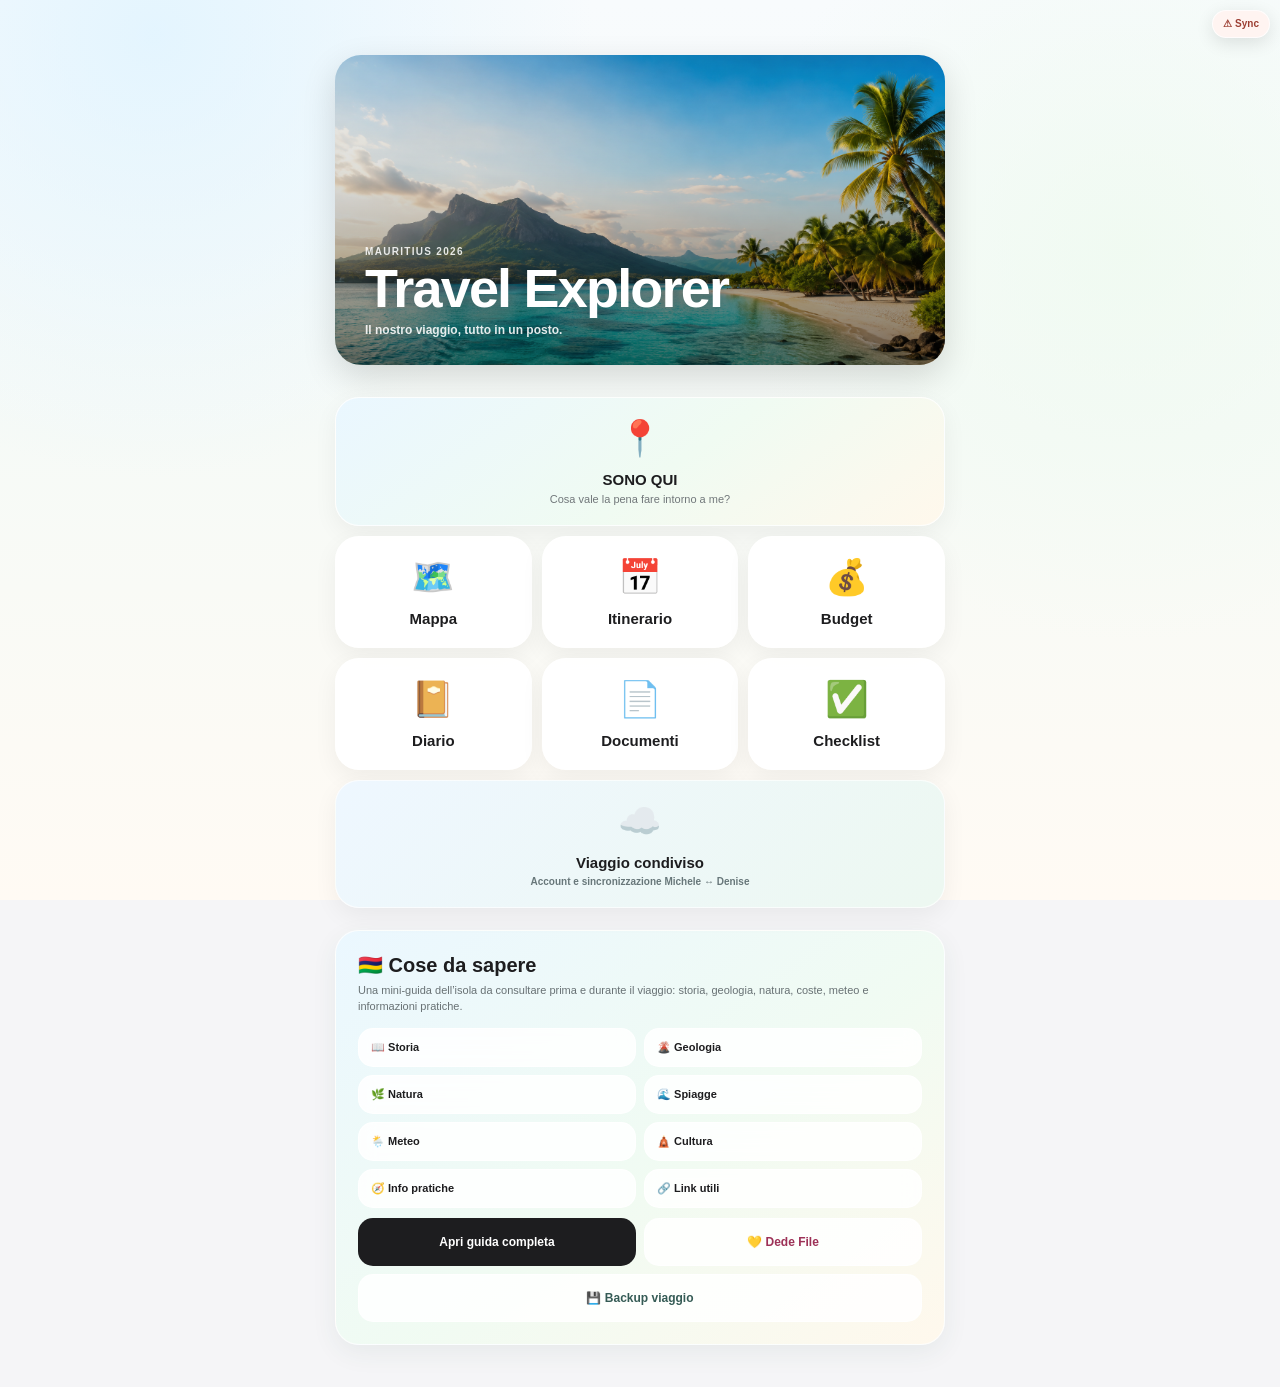
==== commit ae35b7e7: "Add files via upload" ====
--- a/index.html
+++ b/index.html
@@ -171,6 +171,20 @@
             font-weight: 500;
         }
 
+        .sync-home {
+            grid-column: 1 / -1;
+            min-height: 86px !important;
+            background: linear-gradient(135deg, #eef7ff, #edf8f1) !important;
+        }
+
+        .sync-home small {
+            display: block;
+            margin-top: 5px;
+            color: #68777a;
+            font-size: 10px;
+            font-weight: 550;
+        }
+
         /* GUIDA HOME ----------------------------------------- */
 
         .home-guide {
@@ -325,6 +339,12 @@
             <span>Checklist</span>
         </a>
 
+        <a href="sync.html" class="card module-card sync-home">
+            ☁️
+            <span>Viaggio condiviso</span>
+            <small>Account e sincronizzazione Michele ↔ Denise</small>
+        </a>
+
     </div>
 
     <section class="home-guide">
@@ -362,6 +382,10 @@
 
 </div>
 
+<script src="vendor/supabase.min.js"></script>
+<script src="sync-config.js"></script>
+<script src="travel-store.js"></script>
+<script src="travel-sync.js"></script>
 <script src="pwa-register.js"></script>
 </body>
-</html>+</html>
